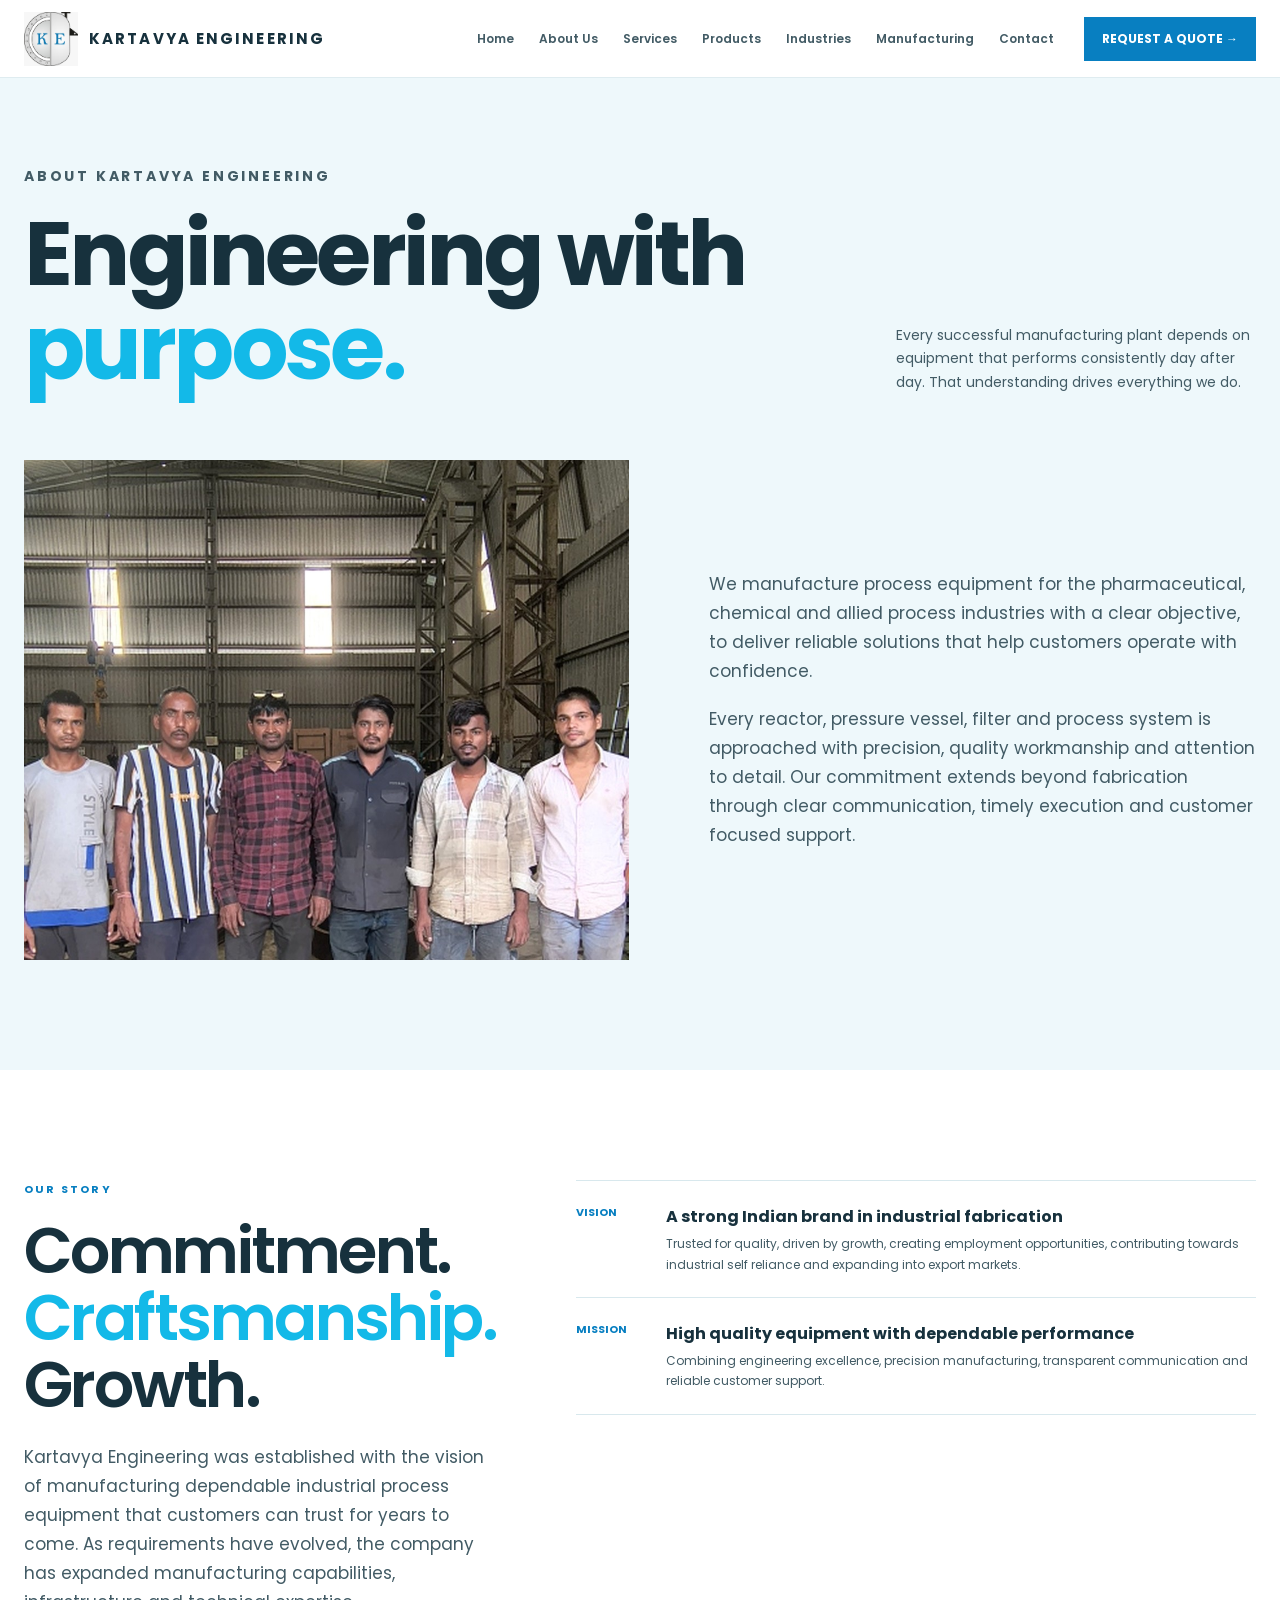
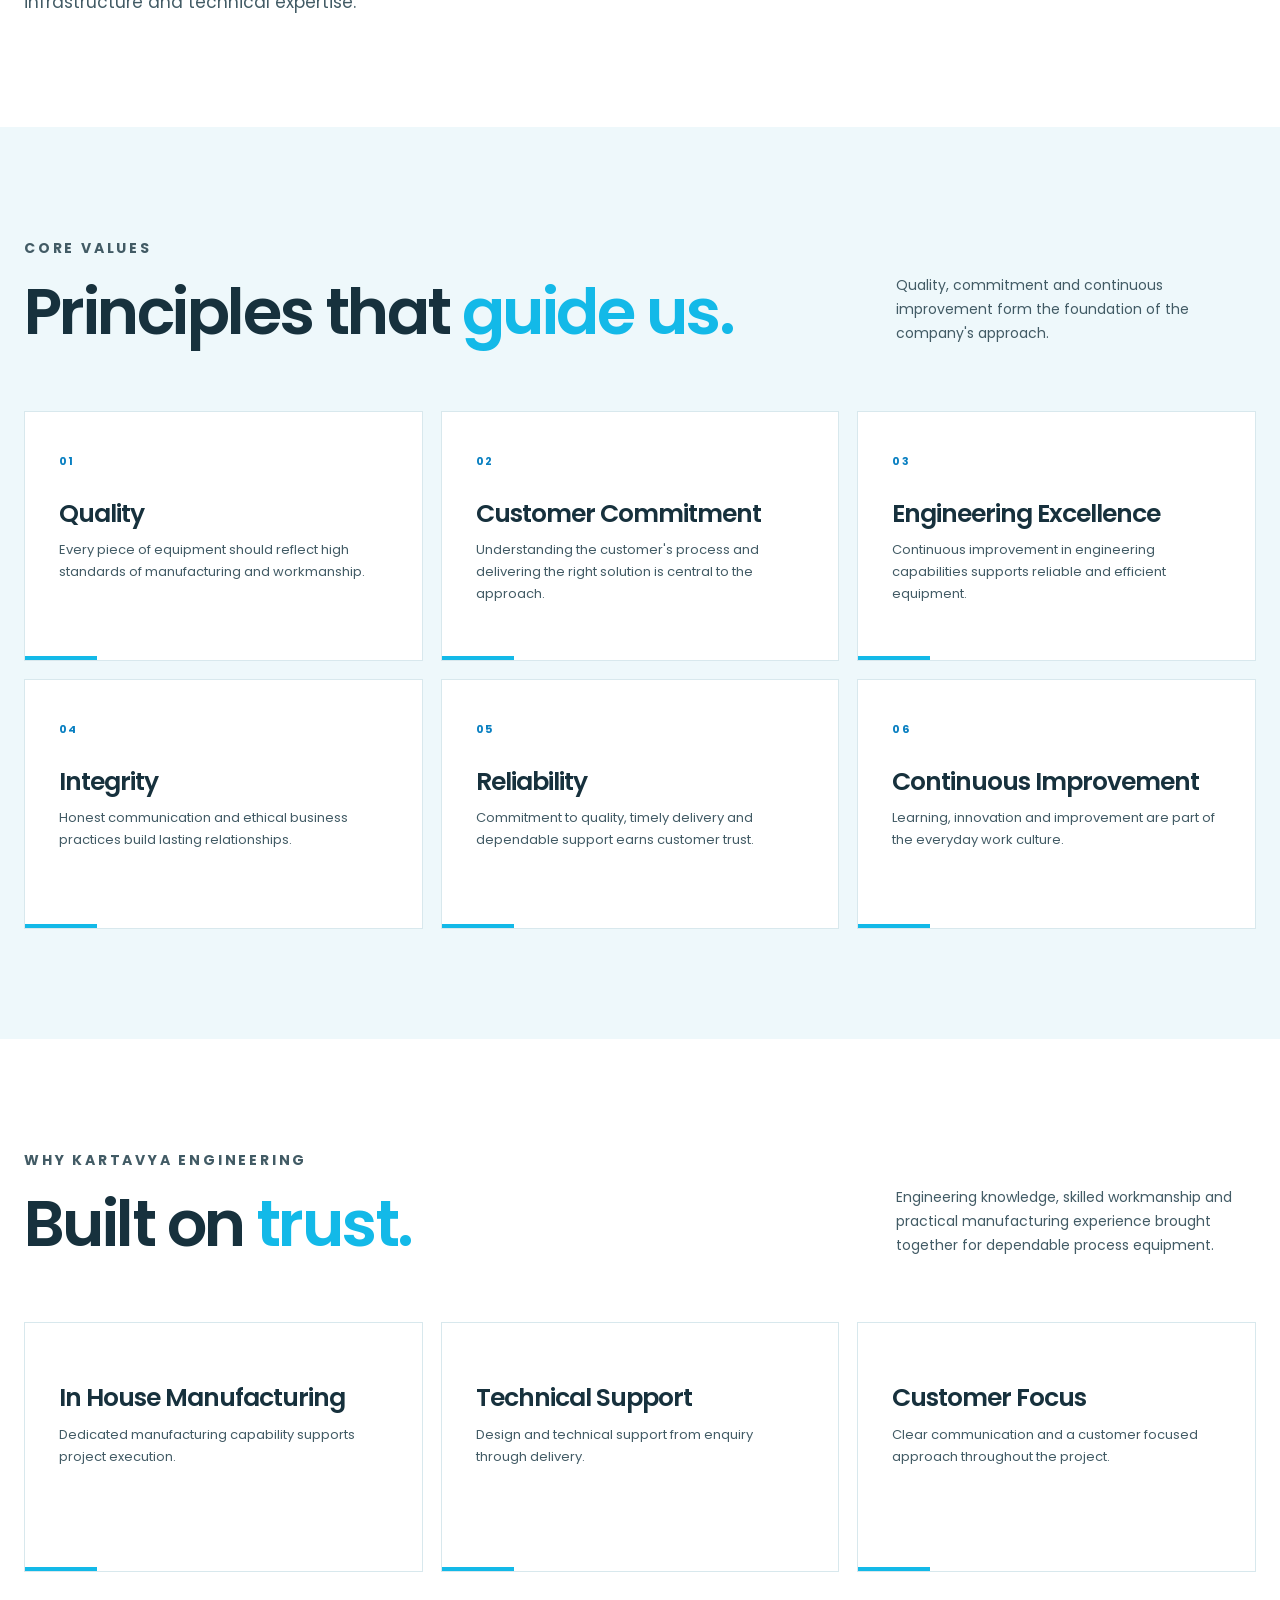
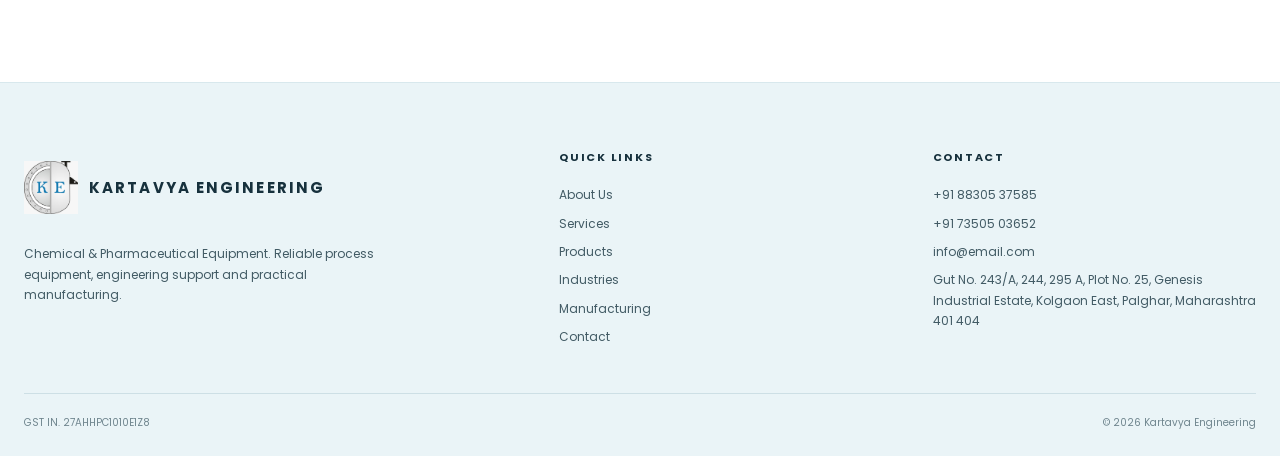
==== about.html @ 2eea6d88 "First upload first trail upload" ====
<!doctype html>
<html lang="en">

<head>
<meta charset="utf-8">
<meta name="viewport" content="width=device-width, initial-scale=1">

<meta
    name="description"
    content="Kartavya Engineering chemical and pharmaceutical process equipment and industrial fabrication."
>

<title>About Us | Kartavya Engineering</title>

<link rel="stylesheet" href="css/style.css">
</head>


<body>

<!-- ================================
     HEADER
     ================================ -->

<header class="header">

    <div class="container header-inner">

        <!-- Kartavya Engineering Logo and Company Name -->
        <a
            class="brand"
            href="index.html"
            aria-label="Kartavya Engineering home"
        >
            <img
                src="images/KE_logo.jpeg"
                alt="Kartavya Engineering Logo"
                class="brand-logo"
            >

            <span class="brand-name">
                KARTAVYA ENGINEERING
            </span>
        </a>


        <!-- Main Navigation -->
        <nav
            class="nav"
            aria-label="Primary navigation"
        >
            <a href="index.html">Home</a>
            <a href="about.html">About Us</a>
            <a href="services.html">Services</a>
            <a href="products.html">Products</a>
            <a href="industries.html">Industries</a>
            <a href="manufacturing.html">Manufacturing</a>
            <a href="contact.html">Contact</a>
        </nav>


        <!-- Request a Quote Button -->
        <a
            class="header-cta"
            href="contact.html"
        >
            REQUEST A QUOTE →
        </a>


        <!-- Mobile Menu Button -->
        <button
            class="menu"
            aria-label="Open navigation"
        >
            ☰
        </button>

    </div>

</header>



<!-- ================================
     MAIN CONTENT
     ================================ -->

<main>


<!-- ================================
     ABOUT INTRODUCTION
     ================================ -->

<section
    class="page-section light"
    style="padding-top:165px"
>

    <div class="container section-head reveal">

        <div>

            <p class="eyebrow">
                ABOUT KARTAVYA ENGINEERING
            </p>

            <h1>
                Engineering with
                <span class="accent">purpose.</span>
            </h1>

        </div>


        <p>
            Every successful manufacturing plant depends on equipment
            that performs consistently day after day. That understanding
            drives everything we do.
        </p>

    </div>


    <!-- Company Introduction -->

    <div class="container product-story reveal">

        <div class="product-image">

            <img
                src="images/team.jpg"
                alt="Kartavya Engineering team"
            >

        </div>


        <div>

            <p class="lead">
                We manufacture process equipment for the pharmaceutical,
                chemical and allied process industries with a clear
                objective, to deliver reliable solutions that help
                customers operate with confidence.
            </p>


            <p
                class="lead"
                style="margin-top:20px"
            >
                Every reactor, pressure vessel, filter and process system
                is approached with precision, quality workmanship and
                attention to detail. Our commitment extends beyond
                fabrication through clear communication, timely execution
                and customer focused support.
            </p>

        </div>

    </div>

</section>



<!-- ================================
     OUR STORY
     ================================ -->

<section class="page-section">

    <div class="container capability">

        <div class="reveal">

            <p class="eyebrow">
                OUR STORY
            </p>

            <h2>
                Commitment.
                <span class="accent">Craftsmanship.</span>
                Growth.
            </h2>


            <p
                class="lead"
                style="margin-top:25px"
            >
                Kartavya Engineering was established with the vision
                of manufacturing dependable industrial process equipment
                that customers can trust for years to come. As requirements
                have evolved, the company has expanded manufacturing
                capabilities, infrastructure and technical expertise.
            </p>

        </div>


        <!-- Vision and Mission -->

        <div class="cap-list">

            <!-- Vision -->

            <div class="cap-item reveal">

                <span>
                    VISION
                </span>

                <div>

                    <strong>
                        A strong Indian brand in industrial fabrication
                    </strong>

                    <p>
                        Trusted for quality, driven by growth, creating
                        employment opportunities, contributing towards
                        industrial self reliance and expanding into
                        export markets.
                    </p>

                </div>

            </div>


            <!-- Mission -->

            <div class="cap-item reveal">

                <span>
                    MISSION
                </span>

                <div>

                    <strong>
                        High quality equipment with dependable performance
                    </strong>

                    <p>
                        Combining engineering excellence, precision
                        manufacturing, transparent communication and
                        reliable customer support.
                    </p>

                </div>

            </div>

        </div>

    </div>

</section>



<!-- ================================
     CORE VALUES
     ================================ -->

<section class="page-section light">

    <div class="container section-head reveal">

        <div>

            <p class="eyebrow">
                CORE VALUES
            </p>

            <h2>
                Principles that
                <span class="accent">guide us.</span>
            </h2>

        </div>


        <p>
            Quality, commitment and continuous improvement form the
            foundation of the company's approach.
        </p>

    </div>


    <div class="container card-grid">


        <!-- Quality -->

        <article class="card reveal">

            <span class="card-number">
                01
            </span>

            <h3>
                Quality
            </h3>

            <p>
                Every piece of equipment should reflect high standards
                of manufacturing and workmanship.
            </p>

        </article>


        <!-- Customer Commitment -->

        <article class="card reveal">

            <span class="card-number">
                02
            </span>

            <h3>
                Customer Commitment
            </h3>

            <p>
                Understanding the customer's process and delivering
                the right solution is central to the approach.
            </p>

        </article>


        <!-- Engineering Excellence -->

        <article class="card reveal">

            <span class="card-number">
                03
            </span>

            <h3>
                Engineering Excellence
            </h3>

            <p>
                Continuous improvement in engineering capabilities
                supports reliable and efficient equipment.
            </p>

        </article>


        <!-- Integrity -->

        <article class="card reveal">

            <span class="card-number">
                04
            </span>

            <h3>
                Integrity
            </h3>

            <p>
                Honest communication and ethical business practices
                build lasting relationships.
            </p>

        </article>


        <!-- Reliability -->

        <article class="card reveal">

            <span class="card-number">
                05
            </span>

            <h3>
                Reliability
            </h3>

            <p>
                Commitment to quality, timely delivery and dependable
                support earns customer trust.
            </p>

        </article>


        <!-- Continuous Improvement -->

        <article class="card reveal">

            <span class="card-number">
                06
            </span>

            <h3>
                Continuous Improvement
            </h3>

            <p>
                Learning, innovation and improvement are part of the
                everyday work culture.
            </p>

        </article>

    </div>

</section>



<!-- ================================
     WHY KARTAVYA ENGINEERING
     ================================ -->

<section class="page-section">

    <div class="container section-head reveal">

        <div>

            <p class="eyebrow">
                WHY KARTAVYA ENGINEERING
            </p>

            <h2>
                Built on
                <span class="accent">trust.</span>
            </h2>

        </div>


        <p>
            Engineering knowledge, skilled workmanship and practical
            manufacturing experience brought together for dependable
            process equipment.
        </p>

    </div>


    <div class="container card-grid">


        <!-- In House Manufacturing -->

        <article class="card reveal">

            <h3>
                In House Manufacturing
            </h3>

            <p>
                Dedicated manufacturing capability supports project
                execution.
            </p>

        </article>


        <!-- Technical Support -->

        <article class="card reveal">

            <h3>
                Technical Support
            </h3>

            <p>
                Design and technical support from enquiry through
                delivery.
            </p>

        </article>


        <!-- Customer Focus -->

        <article class="card reveal">

            <h3>
                Customer Focus
            </h3>

            <p>
                Clear communication and a customer focused approach
                throughout the project.
            </p>

        </article>

    </div>

</section>


</main>



<!-- ================================
     FOOTER
     ================================ -->

<footer class="footer">

    <div class="container footer-grid">


        <!-- Footer Company Information -->

        <div>

            <a
                class="brand"
                href="index.html"
                aria-label="Kartavya Engineering home"
            >

                <img
                    src="images/KE_logo.jpeg"
                    alt="Kartavya Engineering Logo"
                    class="brand-logo"
                >

                <span class="brand-name">
                    KARTAVYA ENGINEERING
                </span>

            </a>


            <p
                style="margin-top:18px;max-width:360px"
            >
                Chemical & Pharmaceutical Equipment.
                Reliable process equipment, engineering support
                and practical manufacturing.
            </p>

        </div>


        <!-- Quick Links -->

        <div>

            <h4>
                QUICK LINKS
            </h4>

            <div class="footer-links">

                <a href="about.html">
                    About Us
                </a>

                <a href="services.html">
                    Services
                </a>

                <a href="products.html">
                    Products
                </a>

                <a href="industries.html">
                    Industries
                </a>

                <a href="manufacturing.html">
                    Manufacturing
                </a>

                <a href="contact.html">
                    Contact
                </a>

            </div>

        </div>


        <!-- Contact Information -->

        <div>

            <h4>
                CONTACT
            </h4>

            <div class="footer-links">

                <a href="tel:+918830537585">
                    +91 88305 37585
                </a>

                <a href="tel:+917350503652">
                    +91 73505 03652
                </a>

                <a href="mailto:info@email.com">
                    info@email.com
                </a>

                <p>
                    Gut No. 243/A, 244, 295 A, Plot No. 25,
                    Genesis Industrial Estate, Kolgaon East,
                    Palghar, Maharashtra 401 404
                </p>

            </div>

        </div>

    </div>


    <!-- Footer Bottom -->

    <div class="container footer-bottom">

        <span>
            GST IN. 27AHHPC1010E1Z8
        </span>

        <span>
            © <span data-year></span>
            Kartavya Engineering
        </span>

    </div>

</footer>



<!-- JavaScript -->

<script src="js/script.js"></script>

</body>

</html>
---- css/style.css ----
@import url('https://fonts.googleapis.com/css2?family=Poppins:wght@400;500;600;700;800&display=swap');

:root{
  --blue:#087fc1;
  --cyan:#13b9e8;
  --navy:#17313d;
  --text:#425b65;
  --muted:#6f858e;
  --line:#d8e8ed;
  --pale:#eef8fb;
  --soft:#f7fbfc;
  --white:#ffffff;
  --shadow:0 24px 70px rgba(8,127,193,.10);
  --max:1240px;
}

*{
  box-sizing:border-box;
  margin:0;
  padding:0;
}

html{
  scroll-behavior:auto;
}

body{
  font-family:Poppins,sans-serif;
  color:var(--navy);
  background:var(--white);
  line-height:1.7;
  overflow-x:hidden;
}

img{
  display:block;
  width:100%;
  height:auto;
}

a{
  text-decoration:none;
  color:inherit;
}

button,
input,
textarea,
select{
  font:inherit;
}

.container{
  width:min(calc(100% - 48px),var(--max));
  margin:auto;
}

.page-section{
  padding:110px 0;
}

.eyebrow{
  font-size:11px;
  font-weight:700;
  letter-spacing:.2em;
  color:var(--blue);
  text-transform:uppercase;
  margin-bottom:18px;
}

h1,
h2,
h3{
  line-height:1.05;
  letter-spacing:-.04em;
}

h1{
  font-size:clamp(50px,7vw,100px);
  font-weight:700;
}

h2{
  font-size:clamp(42px,5vw,72px);
  font-weight:600;
}

h3{
  font-size:clamp(25px,3vw,42px);
  font-weight:600;
}

.lead{
  font-size:17px;
  color:var(--text);
  max-width:680px;
}

.accent{
  color:var(--cyan);
}

.btn{
  display:inline-flex;
  align-items:center;
  gap:12px;
  padding:15px 22px;
  border:1px solid transparent;
  font-weight:600;
  font-size:13px;
  transition:.25s ease;
}

.btn-primary{
  background:var(--blue);
  color:#fff;
}

.btn-primary:hover{
  background:var(--cyan);
  transform:translateY(-2px);
}

.btn-outline{
  border-color:var(--blue);
  color:var(--blue);
}

.btn-outline:hover{
  background:var(--pale);
  transform:translateY(-2px);
}

.text-link{
  color:var(--blue);
  font-weight:600;
  font-size:13px;
  display:inline-flex;
  gap:10px;
  align-items:center;
}

.text-link:hover{
  gap:14px;
}

.grid-bg{
  background-image:
    linear-gradient(rgba(8,127,193,.055) 1px,transparent 1px),
    linear-gradient(90deg,rgba(8,127,193,.055) 1px,transparent 1px);
  background-size:42px 42px;
}


/* ============================= */
/* HEADER */
/* ============================= */

.header{
  position:fixed;
  top:0;
  left:0;
  right:0;
  z-index:1000;
  height:78px;
  background:rgba(255,255,255,.96);
  backdrop-filter:blur(16px);
  -webkit-backdrop-filter:blur(16px);
  border-bottom:1px solid rgba(216,232,237,.8);
}

.header-inner{
  height:78px;
  min-height:78px;
  display:flex;
  align-items:center;
  gap:30px;
}


/* Logo and company name */

.brand{
  display:flex;
  align-items:center;
  gap:11px;
  margin-right:auto;
  flex-shrink:0;
  height:78px;
}

.brand-logo{
  width:54px;
  height:54px;
  object-fit:contain;
  flex-shrink:0;
}

.brand-name{
  font-size:15px;
  font-weight:700;
  letter-spacing:.14em;
  white-space:nowrap;
  color:var(--navy);
}


/* Remove old KE square logo */

.brand-mark{
  display:none;
}


/* Navigation (Fixed Bouncing Issue) */

.nav{
  display:flex;
  gap:25px;
  align-items:center;
  height:78px;
}

.nav a{
  font-size:12px;
  font-weight:600;
  color:var(--text);
  position:relative;
  white-space:nowrap;
  padding:4px 0;
  display:inline-block;
}

.nav a:after{
  content:"";
  position:absolute;
  left:0;
  bottom:-8px;
  width:100%;
  height:2px;
  background:var(--cyan);
  transform:scaleX(0);
  transform-origin:left;
  transition:transform .2s ease;
}

.nav a:hover:after,
.nav a.active:after,
.nav a:focus:after{
  transform:scaleX(1);
}


/* Header CTA */

.header-cta{
  padding:12px 18px;
  background:var(--blue);
  color:#fff;
  font-size:12px;
  font-weight:700;
  white-space:nowrap;
}


/* Mobile menu */

.menu{
  display:none;
  border:0;
  background:none;
  color:var(--navy);
  font-size:26px;
  cursor:pointer;
}


/* ============================= */
/* HERO */
/* ============================= */

.hero{
  min-height:760px;
  padding-top:78px;
  position:relative;
  overflow:hidden;
  background:var(--soft);
}

.hero:before{
  content:"";
  position:absolute;
  inset:0;
  background:
    linear-gradient(
      90deg,
      rgba(247,251,252,.98) 0%,
      rgba(247,251,252,.92) 46%,
      rgba(247,251,252,.3) 72%,
      rgba(247,251,252,.65) 100%
    );
}

.hero-grid{
  position:absolute;
  inset:0;
  opacity:.55;
}

.hero-inner{
  min-height:682px;
  display:grid;
  grid-template-columns:1fr 1fr;
  align-items:center;
  gap:50px;
  position:relative;
  z-index:1;
}

.hero-copy h1{
  max-width:760px;
}

.hero-copy p{
  margin:28px 0;
  max-width:650px;
}

.hero-actions{
  display:flex;
  gap:12px;
  flex-wrap:wrap;
}

.hero-meta{
  display:flex;
  gap:28px;
  margin-top:42px;
  flex-wrap:wrap;
}

.hero-meta span{
  font-size:10px;
  font-weight:700;
  letter-spacing:.14em;
  color:var(--muted);
}

.hero-visual{
  position:relative;
}

.hero-image{
  height:580px;
  object-fit:cover;
  box-shadow:var(--shadow);
}

.visual-label{
  position:absolute;
  left:-20px;
  bottom:28px;
  background:#fff;
  padding:18px 22px;
  border-left:4px solid var(--cyan);
  box-shadow:var(--shadow);
}

.visual-label small{
  display:block;
  color:var(--muted);
  font-size:9px;
  letter-spacing:.15em;
}

.visual-label strong{
  display:block;
  font-size:15px;
}

.technical{
  position:absolute;
  right:-12px;
  top:24px;
  writing-mode:vertical-rl;
  font-size:9px;
  letter-spacing:.18em;
  color:var(--blue);
  font-weight:700;
}

.hero-number{
  position:absolute;
  right:-10px;
  bottom:-40px;
  font-size:130px;
  font-weight:800;
  color:rgba(8,127,193,.08);
  line-height:1;
}


/* ============================= */
/* SECTIONS */
/* ============================= */

.section-head{
  display:grid;
  grid-template-columns:1fr 360px;
  gap:60px;
  align-items:end;
  margin-bottom:65px;
}

.section-head p{
  color:var(--text);
  font-size:14px;
}

.light{
  background:var(--pale);
}

.blue-section{
  background:linear-gradient(135deg,#087fc1,#13b9e8);
  color:#fff;
}

.blue-section .eyebrow{
  color:#d8fbff;
}

.blue-section .lead,
.blue-section p{
  color:rgba(255,255,255,.84);
}

.blue-section .accent{
  color:#fff;
}


/* ============================= */
/* STATS */
/* ============================= */

.stats{
  display:grid;
  grid-template-columns:repeat(4,1fr);
  border-top:1px solid rgba(255,255,255,.3);
  border-bottom:1px solid rgba(255,255,255,.3);
}

.stat{
  padding:35px 25px;
  border-right:1px solid rgba(255,255,255,.3);
}

.stat:last-child{
  border-right:0;
}

.stat strong{
  display:block;
  font-size:48px;
  line-height:1;
  font-weight:700;
}

.stat span{
  display:block;
  margin-top:12px;
  font-size:11px;
  text-transform:uppercase;
  letter-spacing:.08em;
}


/* ============================= */
/* CARDS */
/* ============================= */

.card-grid{
  display:grid;
  grid-template-columns:repeat(3,1fr);
  gap:18px;
}

.card{
  background:#fff;
  border:1px solid var(--line);
  padding:34px;
  min-height:250px;
  position:relative;
  overflow:hidden;
  transition:.3s ease;
}

.card:hover{
  transform:translateY(-5px);
  box-shadow:var(--shadow);
}

.card:after{
  content:"";
  position:absolute;
  left:0;
  bottom:0;
  width:72px;
  height:4px;
  background:var(--cyan);
}

.card-number{
  font-size:11px;
  color:var(--blue);
  font-weight:700;
  letter-spacing:.12em;
}

.card h3{
  font-size:25px;
  margin:28px 0 12px;
}

.card p{
  font-size:13px;
  color:var(--text);
}

.card-icon{
  height:80px;
  width:100px;
  object-fit:contain;
  object-position:left center;
  margin-top:22px;
}


/* ============================= */
/* PRODUCT STORY */
/* ============================= */

.product-story{
  display:grid;
  grid-template-columns:1.05fr .95fr;
  gap:80px;
  align-items:center;
  margin-top:65px;
}

.product-story.reverse{
  grid-template-columns:.95fr 1.05fr;
}

.product-story.reverse .product-image{
  order:2;
}

.product-image{
  position:relative;
}

.product-image img{
  height:500px;
  object-fit:cover;
}

.product-copy ul{
  display:grid;
  grid-template-columns:1fr 1fr;
  gap:10px 22px;
  margin:28px 0 32px;
  list-style:none;
}

.product-copy li{
  font-size:12px;
  padding:10px 0;
  border-bottom:1px solid var(--line);
  color:var(--text);
}

.product-copy li:before{
  content:"+";
  color:var(--cyan);
  font-weight:800;
  margin-right:8px;
}


/* ============================= */
/* CAPABILITY */
/* ============================= */

.capability{
  display:grid;
  grid-template-columns:.8fr 1.2fr;
  gap:80px;
  align-items:start;
}

.cap-list{
  border-top:1px solid var(--line);
}

.cap-item{
  display:grid;
  grid-template-columns:70px 1fr;
  gap:20px;
  padding:22px 0;
  border-bottom:1px solid var(--line);
}

.cap-item span{
  color:var(--blue);
  font-size:11px;
  font-weight:700;
}

.cap-item strong{
  font-size:16px;
}

.cap-item p{
  font-size:12px;
  color:var(--text);
  margin-top:4px;
}


/* ============================= */
/* INDUSTRIES */
/* ============================= */

.industry-grid{
  display:grid;
  grid-template-columns:repeat(3,1fr);
  border-top:1px solid var(--line);
}

.industry{
  padding:25px 18px;
  border-bottom:1px solid var(--line);
  border-right:1px solid var(--line);
  font-weight:600;
  font-size:14px;
}

.industry span{
  display:block;
  color:var(--cyan);
  font-size:10px;
  letter-spacing:.12em;
  margin-bottom:10px;
}


/* ============================= */
/* IMAGE BAND */
/* ============================= */

.image-band{
  position:relative;
  min-height:600px;
  display:flex;
  align-items:flex-end;
  overflow:hidden;
}

.image-band img{
  position:absolute;
  inset:0;
  width:100%;
  height:100%;
  object-fit:cover;
}

.image-band:after{
  content:"";
  position:absolute;
  inset:0;
  background:linear-gradient(
    90deg,
    rgba(23,49,61,.82),
    rgba(23,49,61,.2)
  );
}

.image-band-content{
  position:relative;
  z-index:1;
  color:#fff;
  padding:90px 0;
  max-width:750px;
}

.image-band-content .eyebrow{
  color:#bff6ff;
}

.image-band-content p{
  color:rgba(255,255,255,.85);
  margin:24px 0;
}


/* ============================= */
/* CONTACT */
/* ============================= */

.contact-grid{
  display:grid;
  grid-template-columns:1fr 1fr;
  gap:70px;
}

.contact-list{
  margin-top:35px;
  display:grid;
  gap:18px;
}

.contact-item small{
  display:block;
  color:var(--muted);
  font-size:9px;
  letter-spacing:.16em;
}

.contact-item a,
.contact-item strong{
  font-size:17px;
}

.form{
  display:grid;
  gap:14px;
}

.form-row{
  display:grid;
  grid-template-columns:1fr 1fr;
  gap:14px;
}

input,
textarea,
select{
  width:100%;
  padding:15px 16px;
  border:1px solid var(--line);
  background:#fff;
  color:var(--navy);
  outline:none;
}

input:focus,
textarea:focus,
select:focus{
  border-color:var(--cyan);
}

textarea{
  min-height:150px;
  resize:vertical;
}

.form-message{
  display:none;
  padding:14px;
  background:var(--pale);
  color:var(--blue);
  font-size:12px;
}


/* ============================= */
/* FOOTER */
/* ============================= */

.footer{
  background:#eaf4f7;
  padding:65px 0 25px;
  border-top:1px solid var(--line);
}

.footer-grid{
  display:grid;
  grid-template-columns:1.2fr .8fr .8fr;
  gap:50px;
}

.footer h4{
  font-size:11px;
  letter-spacing:.16em;
  margin-bottom:18px;
}

.footer p,
.footer a{
  font-size:12px;
  color:var(--text);
}

.footer-links{
  display:grid;
  gap:8px;
}

.footer-bottom{
  margin-top:45px;
  padding-top:20px;
  border-top:1px solid #cddfe5;
  display:flex;
  justify-content:space-between;
  gap:20px;
  font-size:10px;
  color:var(--muted);
}


/* ============================= */
/* REVEAL ANIMATION */
/* ============================= */

/*
   IMPORTANT:
   The header and navigation must never use
   .reveal. Only page content should animate.
*/

.reveal{
  opacity:0;
  transform:translateY(24px);
  transition:
    opacity .7s ease,
    transform .7s ease;
}

.reveal.visible{
  opacity:1;
  transform:none;
}


/* ============================= */
/* MOBILE */
/* ============================= */

@media(max-width:1050px){

  .nav{
    display:none;
  }

  .header-cta{
    display:none;
  }

  .menu{
    display:block;
  }

  .header.open .nav{
    display:flex;
    position:absolute;
    top:78px;
    left:0;
    right:0;
    height:auto;
    background:#fff;
    flex-direction:column;
    align-items:flex-start;
    padding:25px;
    border-bottom:1px solid var(--line);
  }

  .hero-inner{
    grid-template-columns:1fr;
    padding:80px 0;
  }

  .hero{
    min-height:auto;
  }

  .hero-visual{
    max-width:720px;
  }

  .section-head{
    grid-template-columns:1fr;
  }

  .card-grid,
  .industry-grid{
    grid-template-columns:1fr 1fr;
  }

  .product-story,
  .product-story.reverse,
  .capability,
  .contact-grid{
    grid-template-columns:1fr;
    gap:45px;
  }

  .product-story.reverse .product-image{
    order:0;
  }

  .stats{
    grid-template-columns:1fr 1fr;
  }

  .stat:nth-child(2){
    border-right:0;
  }

  .stat{
    border-bottom:1px solid rgba(255,255,255,.3);
  }
}


@media(max-width:650px){

  .container{
    width:min(calc(100% - 30px),var(--max));
  }

  .page-section{
    padding:75px 0;
  }

  h1{
    font-size:50px;
  }

  .hero-copy p{
    font-size:14px;
  }

  .hero-image{
    height:390px;
  }

  .visual-label{
    left:10px;
    bottom:15px;
  }

  .hero-meta{
    gap:12px;
    display:grid;
  }

  .stats,
  .card-grid,
  .industry-grid{
    grid-template-columns:1fr;
  }

  .stat{
    border-right:0!important;
  }

  .form-row{
    grid-template-columns:1fr;
  }

  .product-image img{
    height:350px;
  }

  .image-band{
    min-height:500px;
  }

  .footer-grid{
    grid-template-columns:1fr;
  }

  .footer-bottom{
    flex-direction:column;
  }

  .brand-logo{
    width:48px;
    height:48px;
  }

  .brand-name{
    font-size:13px;
    letter-spacing:.1em;
  }
}
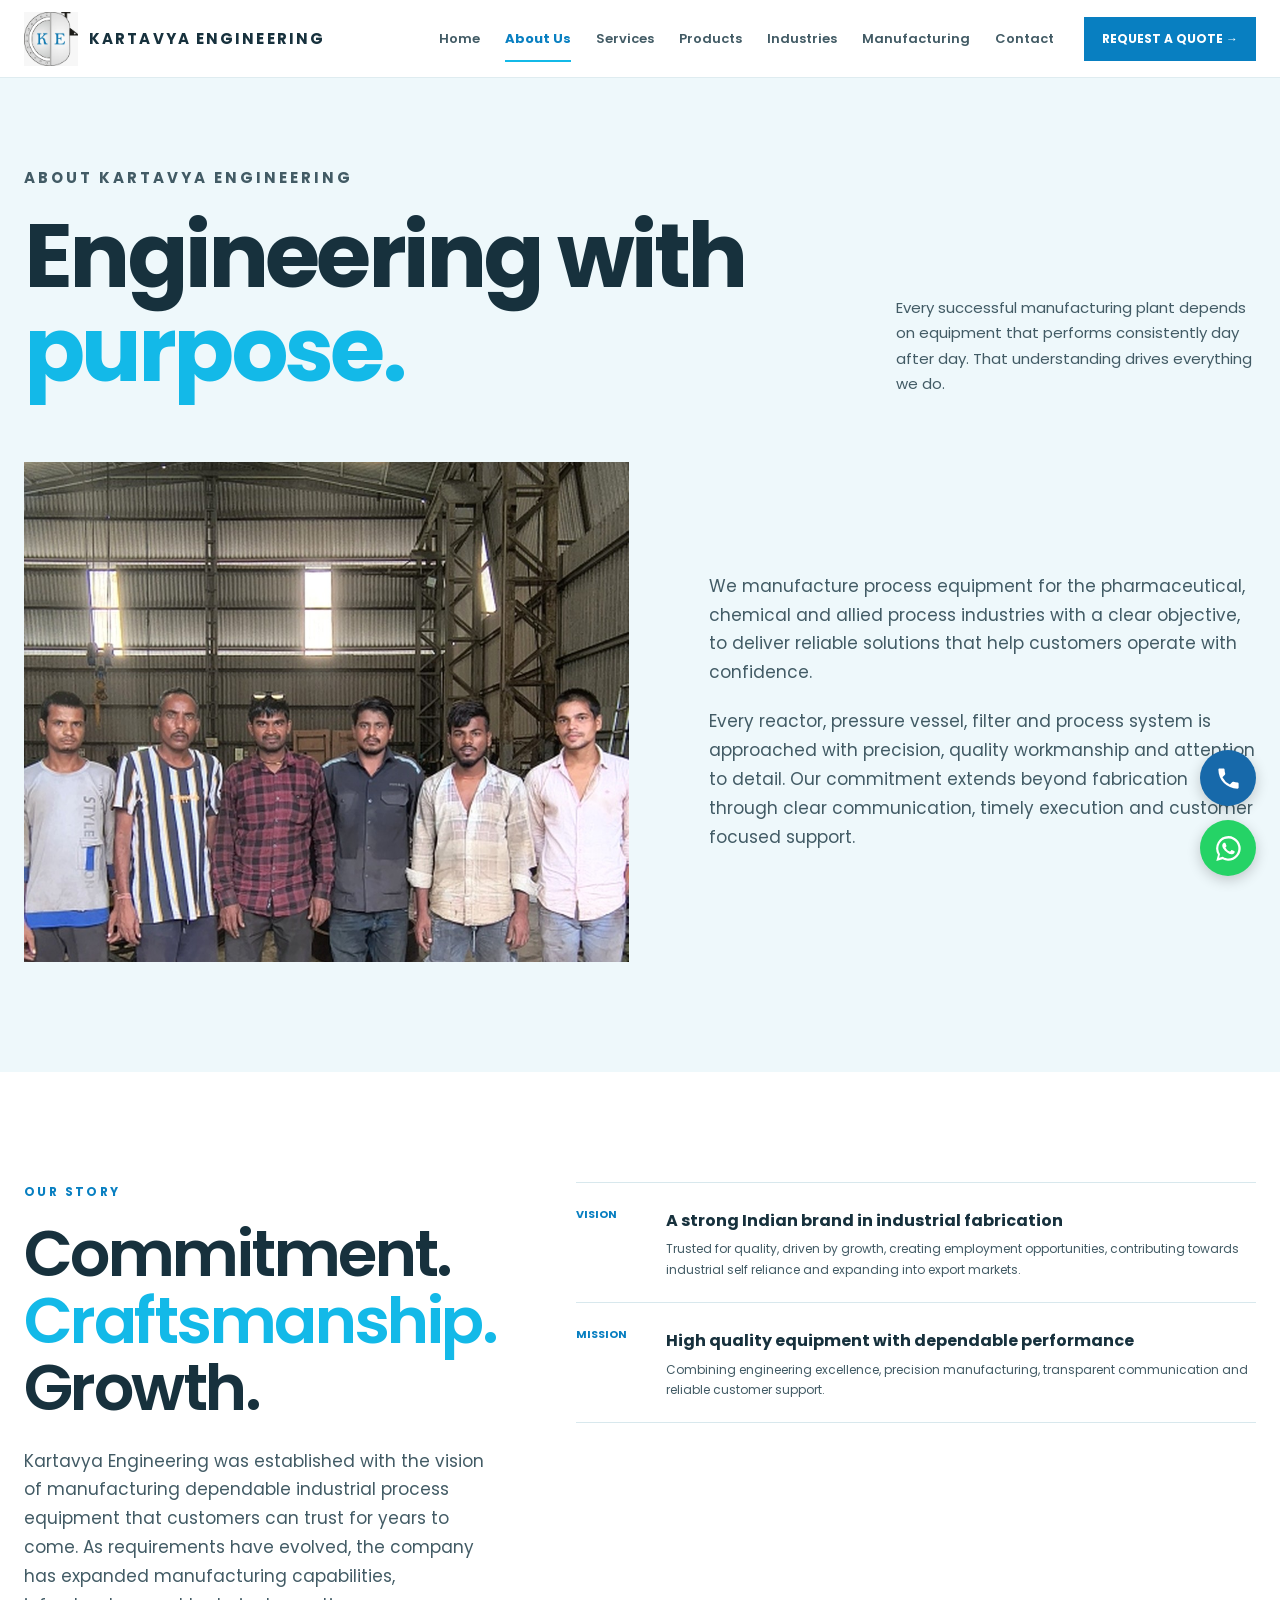
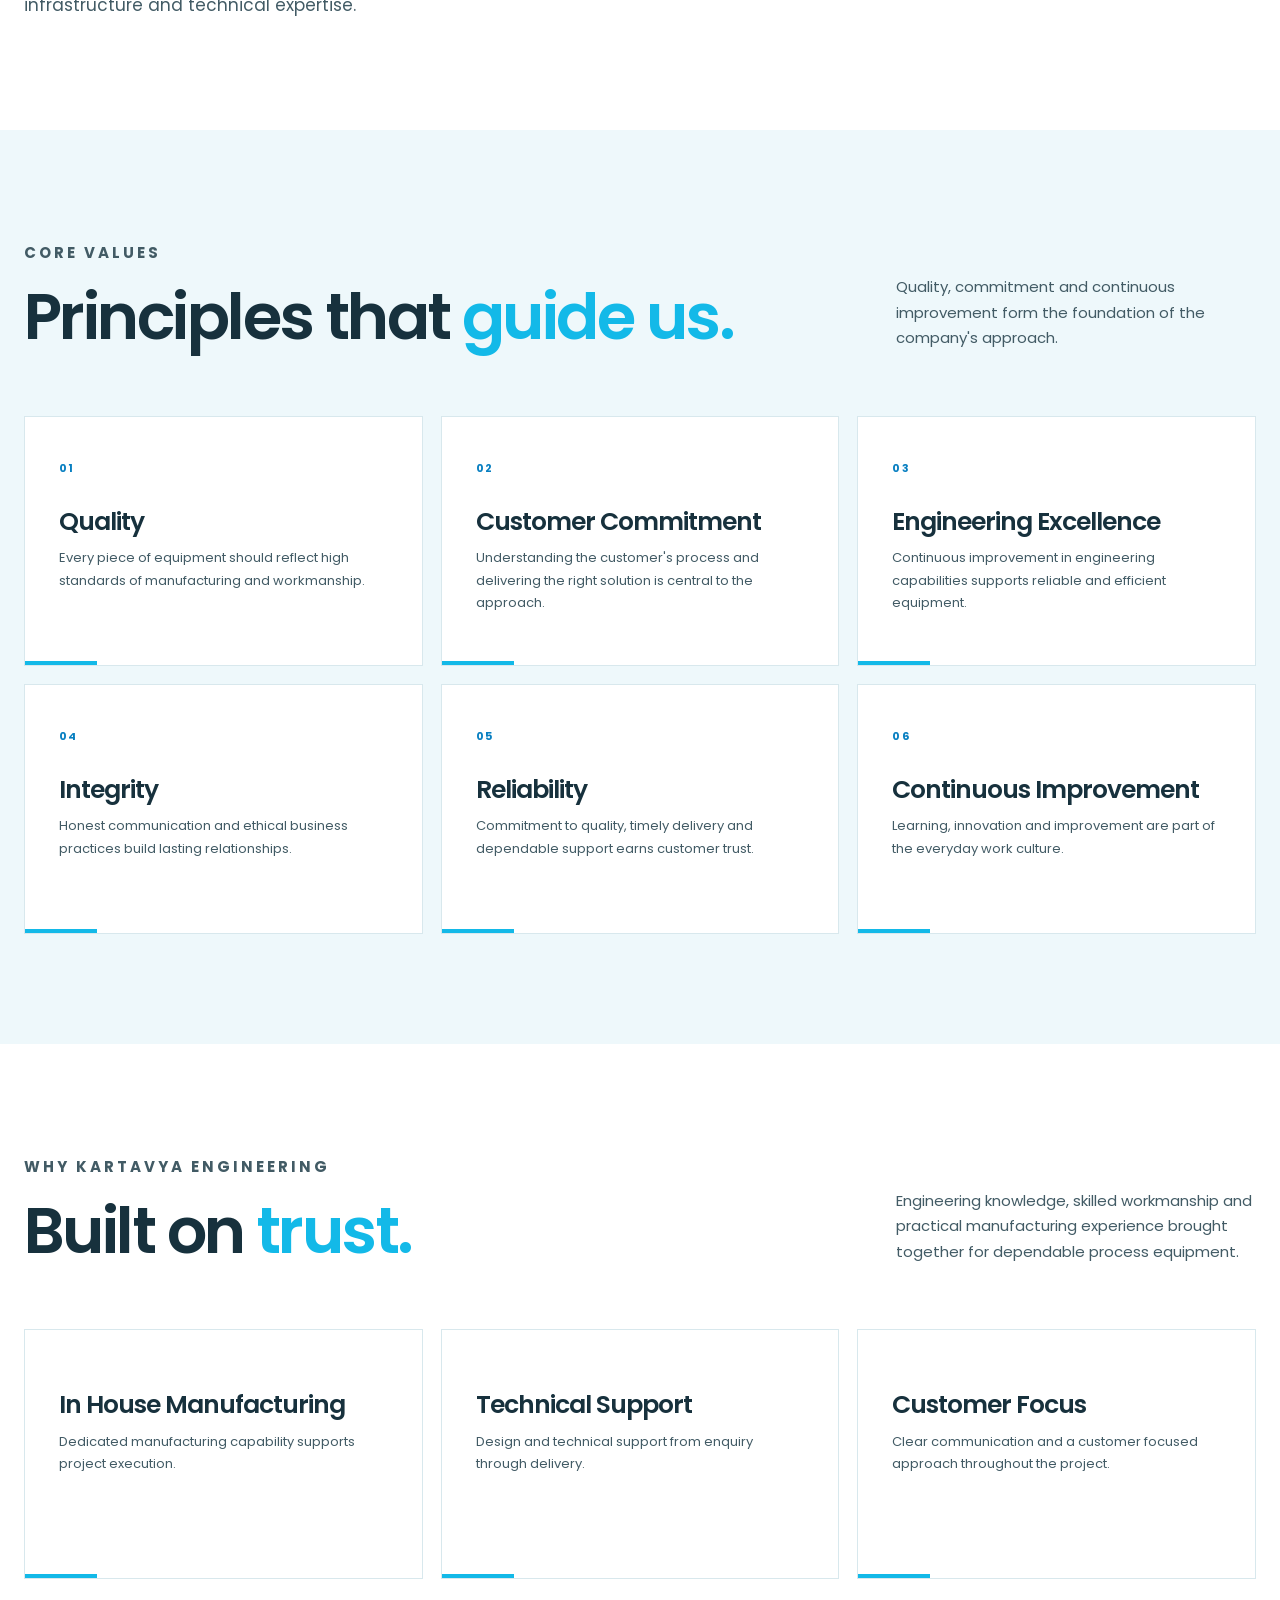
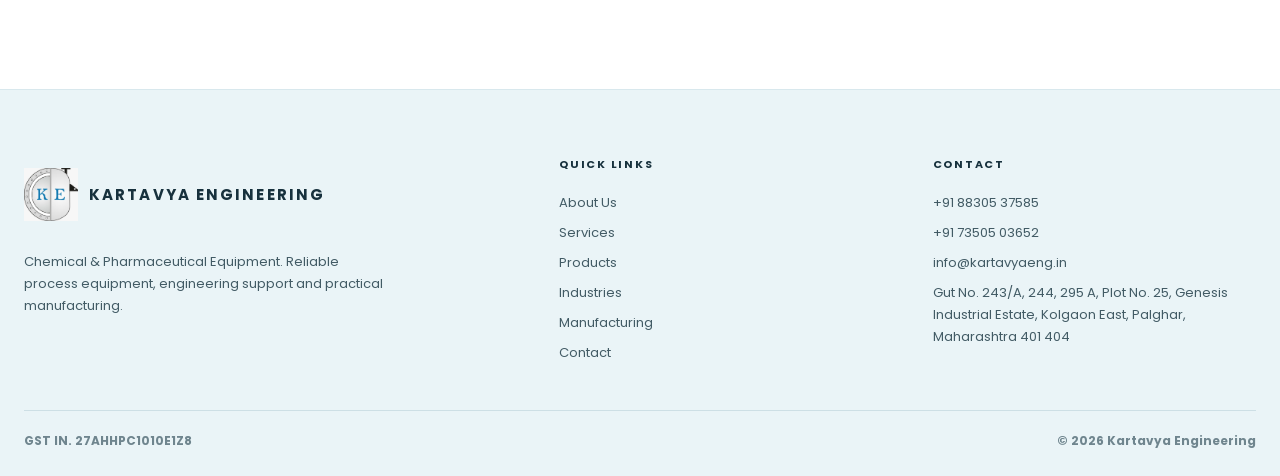
==== commit 052c58e8: "Client changes 1 draft of client changes" ====
--- a/about.html
+++ b/about.html
@@ -50,7 +50,7 @@
             aria-label="Primary navigation"
         >
             <a href="index.html">Home</a>
-            <a href="about.html">About Us</a>
+            <a class="active" href="about.html">About Us</a>
             <a href="services.html">Services</a>
             <a href="products.html">Products</a>
             <a href="industries.html">Industries</a>
@@ -94,8 +94,7 @@
      ================================ -->
 
 <section
-    class="page-section light"
-    style="padding-top:165px"
+    class="page-section page-section--intro light"
 >
 
     <div class="container section-head reveal">
@@ -147,10 +146,7 @@
             </p>
 
 
-            <p
-                class="lead"
-                style="margin-top:20px"
-            >
+            <p class="lead lead--top-sm">
                 Every reactor, pressure vessel, filter and process system
                 is approached with precision, quality workmanship and
                 attention to detail. Our commitment extends beyond
@@ -187,10 +183,7 @@
             </h2>
 
 
-            <p
-                class="lead"
-                style="margin-top:25px"
-            >
+            <p class="lead lead--top-md">
                 Kartavya Engineering was established with the vision
                 of manufacturing dependable industrial process equipment
                 that customers can trust for years to come. As requirements
@@ -543,9 +536,7 @@
             </a>
 
 
-            <p
-                style="margin-top:18px;max-width:360px"
-            >
+            <p class="footer-summary">
                 Chemical & Pharmaceutical Equipment.
                 Reliable process equipment, engineering support
                 and practical manufacturing.
@@ -611,8 +602,8 @@
                     +91 73505 03652
                 </a>
 
-                <a href="mailto:info@email.com">
-                    info@email.com
+                <a href="mailto:info@kartavyaeng.in">
+                    info@kartavyaeng.in
                 </a>
 
                 <p>
@@ -653,4 +644,4 @@
 
 </body>
 
-</html>+</html>
--- a/css/style.css
+++ b/css/style.css
@@ -12,6 +12,10 @@
   --white:#ffffff;
   --shadow:0 24px 70px rgba(8,127,193,.10);
   --max:1240px;
+  --header-height:78px;
+  --section-space:110px;
+  --section-space-mobile:75px;
+  --page-intro-offset:165px;
 }
 
 *{
@@ -26,6 +30,7 @@
 
 body{
   font-family:Poppins,sans-serif;
+  font-size: 18px;
   color:var(--navy);
   background:var(--white);
   line-height:1.7;
@@ -56,11 +61,15 @@
 }
 
 .page-section{
-  padding:110px 0;
+  padding:var(--section-space) 0;
+}
+
+.page-section--intro{
+  padding-top:var(--page-intro-offset);
 }
 
 .eyebrow{
-  font-size:11px;
+  font-size:12px;
   font-weight:700;
   letter-spacing:.2em;
   color:var(--blue);
@@ -131,6 +140,16 @@
   transform:translateY(-2px);
 }
 
+.btn--light{
+  background:var(--white);
+  color:var(--blue);
+}
+
+.btn--light-outline{
+  border-color:var(--white);
+  color:var(--white);
+}
+
 .text-link{
   color:var(--blue);
   font-weight:600;
@@ -151,6 +170,31 @@
   background-size:42px 42px;
 }
 
+.actions--spaced{
+  margin-top:30px;
+}
+
+.cta--spaced{
+  margin-top:28px;
+}
+
+.lead--top-sm{
+  margin-top:20px;
+}
+
+.lead--top-md{
+  margin-top:25px;
+}
+
+.lead--spaced{
+  margin:25px 0;
+}
+
+.footer-summary{
+  margin-top:18px;
+  max-width:360px;
+}
+
 
 /* ============================= */
 /* HEADER */
@@ -162,7 +206,7 @@
   left:0;
   right:0;
   z-index:1000;
-  height:78px;
+  height:var(--header-height);
   background:rgba(255,255,255,.96);
   backdrop-filter:blur(16px);
   -webkit-backdrop-filter:blur(16px);
@@ -170,8 +214,8 @@
 }
 
 .header-inner{
-  height:78px;
-  min-height:78px;
+  height:var(--header-height);
+  min-height:var(--header-height);
   display:flex;
   align-items:center;
   gap:30px;
@@ -186,7 +230,7 @@
   gap:11px;
   margin-right:auto;
   flex-shrink:0;
-  height:78px;
+  height:var(--header-height);
 }
 
 .brand-logo{
@@ -205,30 +249,28 @@
 }
 
 
-/* Remove old KE square logo */
-
-.brand-mark{
-  display:none;
-}
-
-
 /* Navigation (Fixed Bouncing Issue) */
 
 .nav{
   display:flex;
   gap:25px;
   align-items:center;
-  height:78px;
+  height:var(--header-height);
 }
 
 .nav a{
-  font-size:12px;
+  font-size:13px;
   font-weight:600;
   color:var(--text);
   position:relative;
   white-space:nowrap;
   padding:4px 0;
   display:inline-block;
+}
+
+.nav a.active{
+  color:var(--blue);
+  font-weight:700;
 }
 
 .nav a:after{
@@ -281,7 +323,7 @@
 
 .hero{
   min-height:760px;
-  padding-top:78px;
+  padding-top:var(--header-height);
   position:relative;
   overflow:hidden;
   background:var(--soft);
@@ -301,12 +343,6 @@
     );
 }
 
-.hero-grid{
-  position:absolute;
-  inset:0;
-  opacity:.55;
-}
-
 .hero-inner{
   min-height:682px;
   display:grid;
@@ -340,7 +376,7 @@
 }
 
 .hero-meta span{
-  font-size:10px;
+  font-size:11px;
   font-weight:700;
   letter-spacing:.14em;
   color:var(--muted);
@@ -414,7 +450,7 @@
 
 .section-head p{
   color:var(--text);
-  font-size:14px;
+  font-size:15px;
 }
 
 .light{
@@ -449,6 +485,10 @@
   grid-template-columns:repeat(4,1fr);
   border-top:1px solid rgba(255,255,255,.3);
   border-bottom:1px solid rgba(255,255,255,.3);
+}
+
+.stats--inset{
+  padding:0 20px;
 }
 
 .stat{
@@ -575,7 +615,7 @@
 }
 
 .product-copy li{
-  font-size:12px;
+  font-size:17px;
   padding:10px 0;
   border-bottom:1px solid var(--line);
   color:var(--text);
@@ -644,13 +684,13 @@
   border-bottom:1px solid var(--line);
   border-right:1px solid var(--line);
   font-weight:600;
-  font-size:14px;
+  font-size:16px;
 }
 
 .industry span{
   display:block;
   color:var(--cyan);
-  font-size:10px;
+  font-size:13px;
   letter-spacing:.12em;
   margin-bottom:10px;
 }
@@ -724,7 +764,8 @@
 .contact-item small{
   display:block;
   color:var(--muted);
-  font-size:9px;
+  font-size:11px;
+  font-weight: bold;
   letter-spacing:.16em;
 }
 
@@ -799,7 +840,7 @@
 
 .footer p,
 .footer a{
-  font-size:12px;
+  font-size:13px;
   color:var(--text);
 }
 
@@ -815,7 +856,8 @@
   display:flex;
   justify-content:space-between;
   gap:20px;
-  font-size:10px;
+  font-size:12px;
+  font-weight: bold;
   color:var(--muted);
 }
 
@@ -865,7 +907,7 @@
   .header.open .nav{
     display:flex;
     position:absolute;
-    top:78px;
+    top:var(--header-height);
     left:0;
     right:0;
     height:auto;
@@ -931,7 +973,11 @@
   }
 
   .page-section{
-    padding:75px 0;
+    padding:var(--section-space-mobile) 0;
+  }
+
+  .page-section--intro{
+    padding-top:var(--page-intro-offset);
   }
 
   h1{
@@ -995,4 +1041,169 @@
     font-size:13px;
     letter-spacing:.1em;
   }
-}+}
+/* Floating WhatsApp contact button, shared by every page. */
+.whatsapp-float{
+  position:fixed;
+  right:24px;
+  bottom:24px;
+  z-index:1100;
+  display:grid;
+  width:56px;
+  height:56px;
+  place-items:center;
+  border-radius:50%;
+  background:#25D366;
+  color:#fff;
+  box-shadow:0 4px 14px rgba(0,0,0,.2);
+  transition:transform .18s ease, box-shadow .18s ease;
+}
+
+/* Call button sits directly above the shared WhatsApp button. */
+.call-float{
+  position:fixed;
+  right:24px;
+  bottom:94px;
+  z-index:1100;
+  display:grid;
+  width:56px;
+  height:56px;
+  place-items:center;
+  border-radius:50%;
+  background:#1769aa;
+  color:#fff;
+  box-shadow:0 4px 14px rgba(0,0,0,.2);
+  transition:transform .18s ease, box-shadow .18s ease;
+}
+
+.back-to-top-float{
+  position:fixed;
+  right:24px;
+  bottom:164px;
+  z-index:1100;
+  display:grid;
+  width:56px;
+  height:56px;
+  place-items:center;
+  border:0;
+  border-radius:50%;
+  background:#17313d;
+  color:#fff;
+  box-shadow:0 4px 14px rgba(0,0,0,.2);
+  cursor:pointer;
+  opacity:0;
+  visibility:hidden;
+  pointer-events:none;
+  transform:translateY(8px);
+  transition:opacity .18s ease, transform .18s ease, box-shadow .18s ease, visibility .18s ease;
+}
+
+.back-to-top-float.is-visible{
+  opacity:1;
+  visibility:visible;
+  pointer-events:auto;
+  transform:translateY(0);
+}
+
+.whatsapp-float svg{
+  display:block;
+  width:31px;
+  height:31px;
+}
+
+.call-float svg{
+  display:block;
+  width:27px;
+  height:27px;
+}
+
+.back-to-top-float svg{
+  display:block;
+  width:26px;
+  height:26px;
+}
+
+.whatsapp-float:focus-visible,
+.call-float:focus-visible,
+.back-to-top-float:focus-visible{
+  outline:3px solid #128C7E;
+  outline-offset:3px;
+}
+
+@media(hover:hover) and (pointer:fine){
+  .whatsapp-float:hover,
+  .call-float:hover,
+  .back-to-top-float:hover{
+    transform:scale(1.06);
+    box-shadow:0 6px 18px rgba(0,0,0,.24);
+  }
+
+  .whatsapp-float::after,
+  .call-float::after,
+  .back-to-top-float::after{
+    position:absolute;
+    right:calc(100% + 10px);
+    top:50%;
+    padding:8px 11px;
+    border-radius:6px;
+    background:#fff;
+    color:#333;
+    content:attr(data-tooltip);
+    font-size:13px;
+    line-height:1.2;
+    white-space:nowrap;
+    box-shadow:0 2px 10px rgba(0,0,0,.14);
+    opacity:0;
+    pointer-events:none;
+    transform:translateY(-50%) translateX(4px);
+    transition:opacity .18s ease, transform .18s ease;
+  }
+
+  .whatsapp-float:hover::after,
+  .whatsapp-float:focus-visible::after,
+  .call-float:hover::after,
+  .call-float:focus-visible::after,
+  .back-to-top-float:hover::after,
+  .back-to-top-float:focus-visible::after{
+    opacity:1;
+    transform:translateY(-50%) translateX(0);
+  }
+}
+
+@media(max-width:650px){
+  .whatsapp-float{
+    right:16px;
+    bottom:18px;
+    width:52px;
+    height:52px;
+  }
+
+  .call-float{
+    right:16px;
+    bottom:82px;
+    width:52px;
+    height:52px;
+  }
+
+  .back-to-top-float{
+    right:16px;
+    bottom:146px;
+    width:52px;
+    height:52px;
+  }
+
+  .whatsapp-float svg{
+    width:29px;
+    height:29px;
+  }
+
+  .call-float svg{
+    width:25px;
+    height:25px;
+  }
+
+  .back-to-top-float svg{
+    width:24px;
+    height:24px;
+  }
+}
